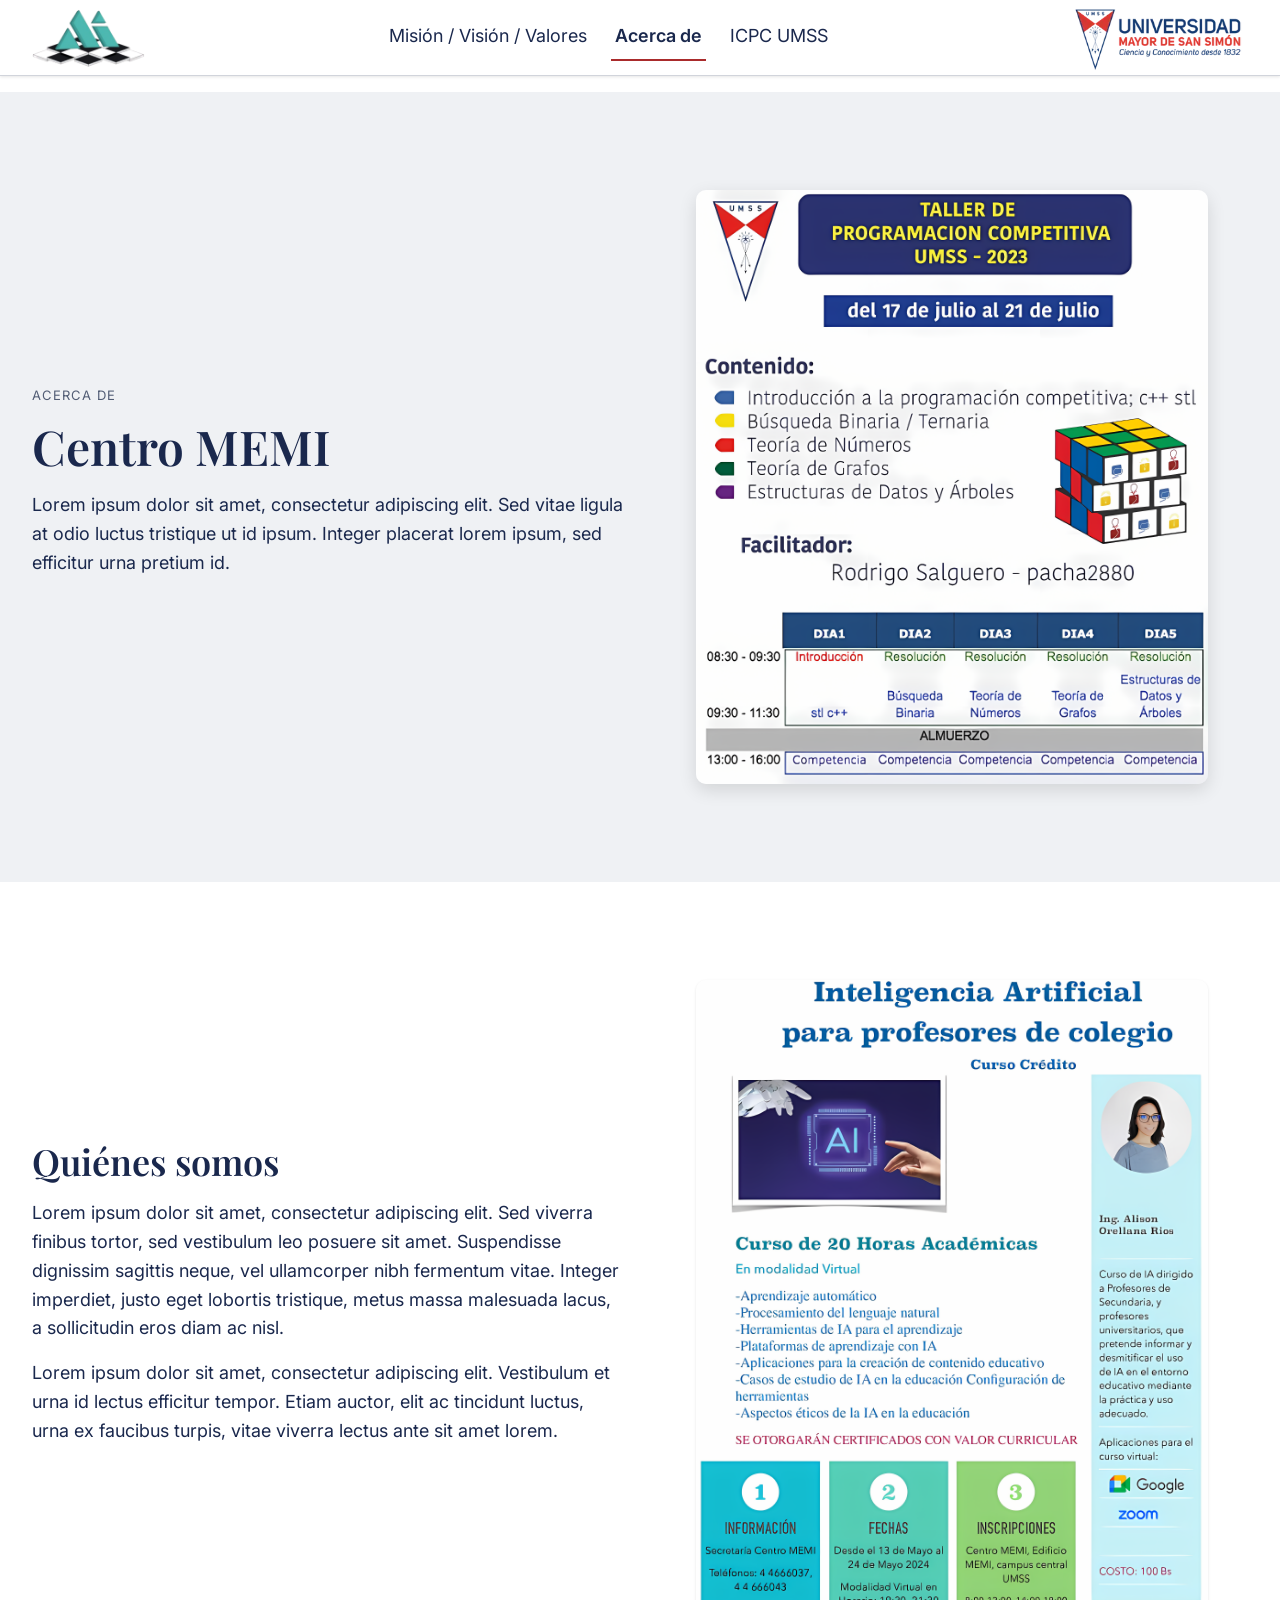
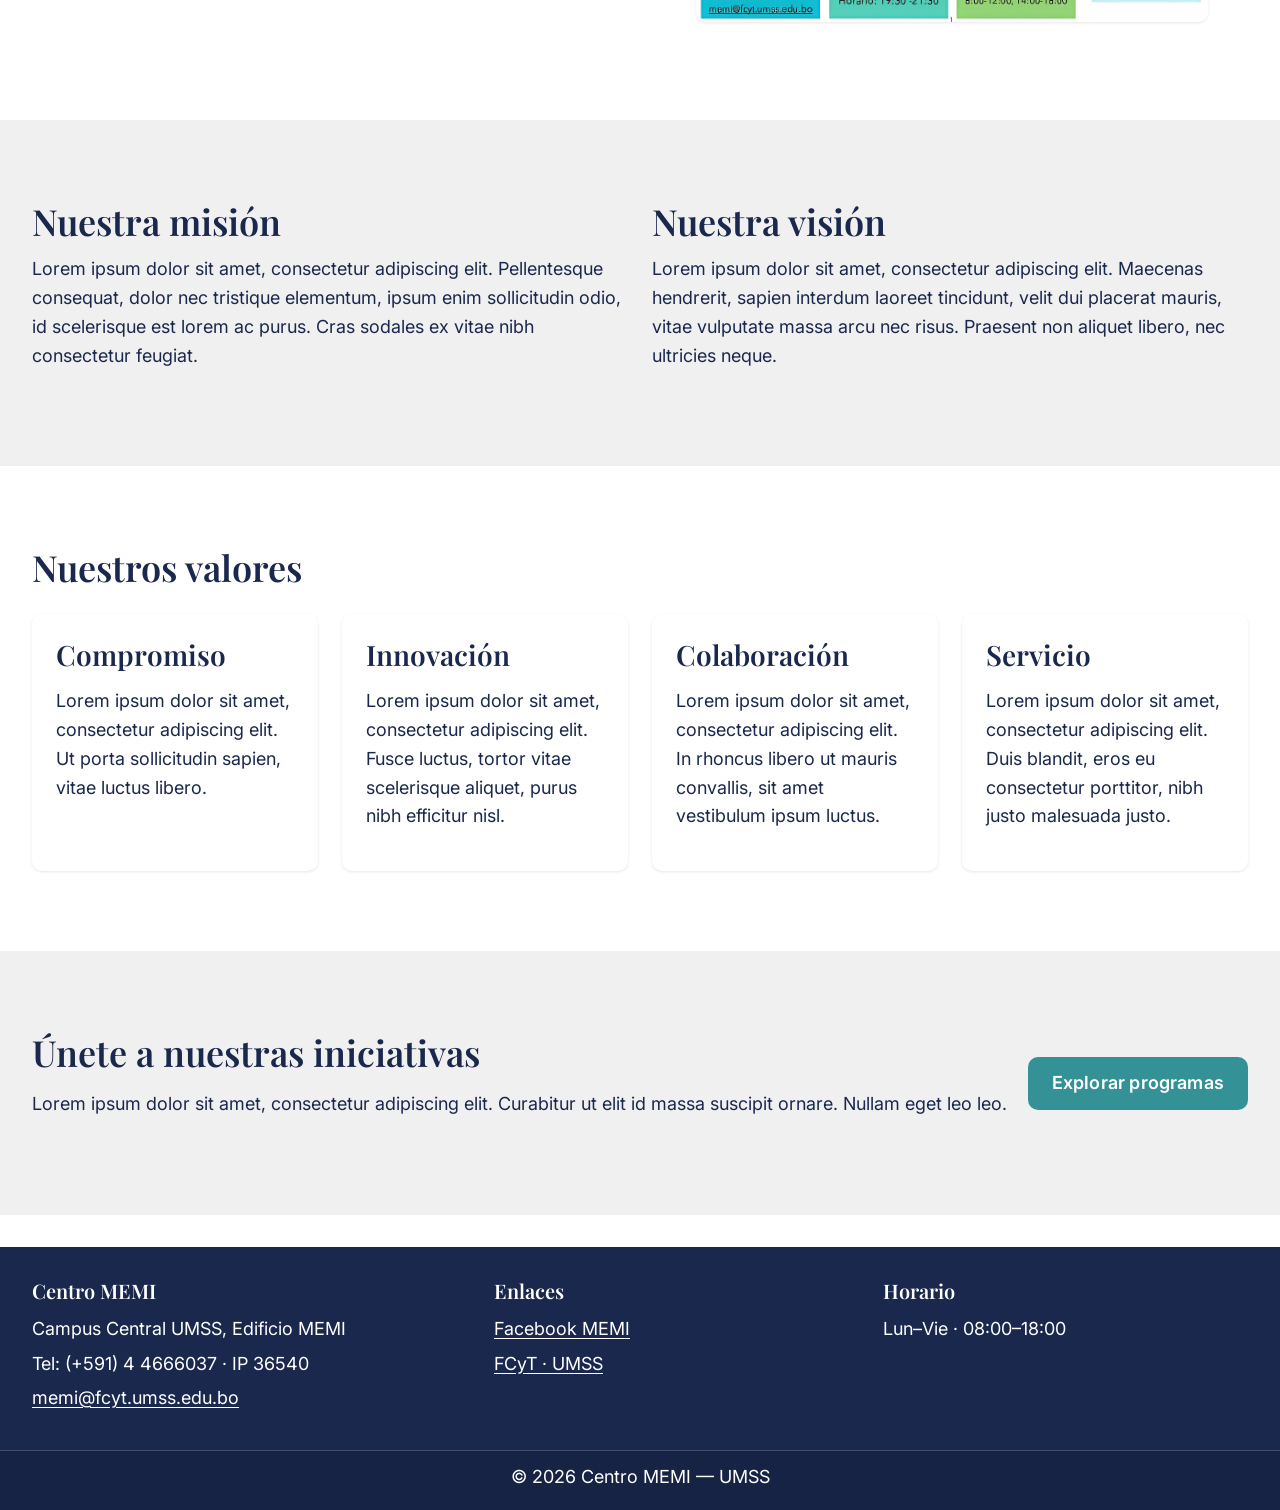
==== pages/about.html @ 5fd610fc "Add entry point scripts and create new HTML pages for About, Courses, and ICPC sections - Implemente" ====
<!DOCTYPE html>
<html lang="es">
<head>
  <meta charset="UTF-8">
  <meta name="viewport" content="width=device-width, initial-scale=1.0">
  <title>Centro MEMI | Acerca de</title>

  <link rel="stylesheet" href="/css/core/variables.css">
  <link rel="stylesheet" href="/css/core/base.css">
  <link rel="stylesheet" href="/css/core/layout.css">
  <link rel="stylesheet" href="/css/components/navigation.css">
  <link rel="stylesheet" href="/css/components/nav-panel.css">
  <link rel="stylesheet" href="/css/components/footer.css">
  <link rel="stylesheet" href="/css/pages/about.css">

  <link href="https://fonts.googleapis.com/css2?family=Inter:wght@400;500;600&family=Playfair+Display:wght@400;600&display=swap" rel="stylesheet">
</head>
<body>
  <div id="header-container"></div>

  <main>
    <section class="about-hero">
      <div class="container about-hero__inner">
        <div class="about-hero__content">
          <span class="about-eyebrow">Acerca de</span>
          <h1>Centro MEMI</h1>
          <p>Lorem ipsum dolor sit amet, consectetur adipiscing elit. Sed vitae ligula at odio luctus tristique ut id ipsum. Integer placerat lorem ipsum, sed efficitur urna pretium id.</p>
        </div>
        <figure class="about-hero__media">
          <img src="/img/hero/hero2.jpg" alt="Personas conectadas mediante aprendizaje en línea">
        </figure>
      </div>
    </section>

    <section class="about-section">
      <div class="container about-split">
        <div class="about-split__text">
          <h2>Quiénes somos</h2>
          <p>Lorem ipsum dolor sit amet, consectetur adipiscing elit. Sed viverra finibus tortor, sed vestibulum leo posuere sit amet. Suspendisse dignissim sagittis neque, vel ullamcorper nibh fermentum vitae. Integer imperdiet, justo eget lobortis tristique, metus massa malesuada lacus, a sollicitudin eros diam ac nisl.</p>
          <p>Lorem ipsum dolor sit amet, consectetur adipiscing elit. Vestibulum et urna id lectus efficitur tempor. Etiam auctor, elit ac tincidunt luctus, urna ex faucibus turpis, vitae viverra lectus ante sit amet lorem.</p>
        </div>
        <figure class="about-split__media">
          <img src="/img/hero/hero3.jpg" alt="Estudiantes colaborando en un aula">
        </figure>
      </div>
    </section>

    <section class="about-section about-section--muted">
      <div class="container about-columns">
        <article class="about-columns__item">
          <h2>Nuestra misión</h2>
          <p>Lorem ipsum dolor sit amet, consectetur adipiscing elit. Pellentesque consequat, dolor nec tristique elementum, ipsum enim sollicitudin odio, id scelerisque est lorem ac purus. Cras sodales ex vitae nibh consectetur feugiat.</p>
        </article>
        <article class="about-columns__item">
          <h2>Nuestra visión</h2>
          <p>Lorem ipsum dolor sit amet, consectetur adipiscing elit. Maecenas hendrerit, sapien interdum laoreet tincidunt, velit dui placerat mauris, vitae vulputate massa arcu nec risus. Praesent non aliquet libero, nec ultricies neque.</p>
        </article>
      </div>
    </section>

    <section class="about-section">
      <div class="container">
        <h2>Nuestros valores</h2>
        <div class="about-values">
          <article class="about-card">
            <h3>Compromiso</h3>
            <p>Lorem ipsum dolor sit amet, consectetur adipiscing elit. Ut porta sollicitudin sapien, vitae luctus libero.</p>
          </article>
          <article class="about-card">
            <h3>Innovación</h3>
            <p>Lorem ipsum dolor sit amet, consectetur adipiscing elit. Fusce luctus, tortor vitae scelerisque aliquet, purus nibh efficitur nisl.</p>
          </article>
          <article class="about-card">
            <h3>Colaboración</h3>
            <p>Lorem ipsum dolor sit amet, consectetur adipiscing elit. In rhoncus libero ut mauris convallis, sit amet vestibulum ipsum luctus.</p>
          </article>
          <article class="about-card">
            <h3>Servicio</h3>
            <p>Lorem ipsum dolor sit amet, consectetur adipiscing elit. Duis blandit, eros eu consectetur porttitor, nibh justo malesuada justo.</p>
          </article>
        </div>
      </div>
    </section>

    <section class="about-section about-section--muted">
      <div class="container about-cta">
        <div class="about-cta__content">
          <h2>Únete a nuestras iniciativas</h2>
          <p>Lorem ipsum dolor sit amet, consectetur adipiscing elit. Curabitur ut elit id massa suscipit ornare. Nullam eget leo leo.</p>
        </div>
        <a class="about-cta__button" href="/pages/courses.html">Explorar programas</a>
      </div>
    </section>
  </main>

  <div id="footer-container"></div>

  <script type="module" src="/js/entries/about.entry.js"></script>
</body>
</html>
---- css/core/variables.css ----
:root {
  /* Paleta de colores */
  --color-azul-profundo: #1A284D;
  --color-gris-claro: #f1f0f0;
  --color-gris-medio: #B0B0B0;
  --color-verde-memi: #349296;
  --color-rojo-umss: #aa2b2c;
  --color-blanco: #FFFFFF;

  /* Tipografía */
  --font-heading: 'Playfair Display', serif;
  --font-body: 'Inter', sans-serif;
  --weight-body: 400;
  --weight-heading: 600;

  /* Tamaños base (MÓVIL) */
  --text-base: 16px;
  --text-h1: 2.25rem;  /* ~36px en móvil */
  --text-h2: 1.75rem;
  --text-h3: 1.375rem;
  --text-h4: 1.125rem;
  --text-small: 0.875rem;

  /* Alturas de línea */
  --lh-body: 1.6;
  --lh-heading: 1.2;

  /* Espaciado (escala) */
  --space-1: 0.25rem;
  --space-2: 0.5rem;
  --space-3: 0.75rem;
  --space-4: 1rem;
  --space-5: 1.5rem;
  --space-6: 2rem;

  /* Layout base */
  --container-max: 1200px;
  --gutter-inline: 1rem;      /* padding lateral en móvil */

  /* Header */
  --header-h-mobile: 56px;
  --header-h-desktop: 72px;
  --z-header: 1000;
  --z-overlay: 1100;

  /* Bordes, radios y sombras */
  --radius-s: 6px;
  --radius-m: 10px;
  --shadow-1: 0 1px 3px rgb(0 0 0 / 10%);
  --shadow-2: 0 6px 18px rgb(0 0 0 / 12%);

  /* Estados de foco */
  --focus-outline: 2px solid var(--color-verde-memi);
  --focus-shadow: 0 0 0 3px rgb(52 146 150 / 35%);
}

/* Mejora tipográfica y layout en tablet+ */
@media (min-width: 768px) {
  :root {
    --text-base: 17px;
    --text-h1: 2.5rem;   /* ~40px */
    --text-h2: 2rem;
    --text-h3: 1.5rem;
    --text-h4: 1.25rem;

    --gutter-inline: 1.5rem;
  }
}

/* Desktop amplio */
@media (min-width: 1280px) {
  :root {
    --text-base: 18px;
    --text-h1: 3rem;     /* ~48px */
    --text-h2: 2.25rem;
    --text-h3: 1.75rem;
    --text-h4: 1.25rem;  /* mantenemos h4 cómodo */

    --gutter-inline: 2rem;
    --container-max: 1280px;
  }
}
---- css/core/base.css ----
/* Box sizing universal */
*, *::before, *::after { box-sizing: border-box; }

/* Preferencias y suavizados */
html {
  font-size: 100%;
  -webkit-text-size-adjust: 100%;
  color-scheme: light;
  scroll-behavior: smooth;
}

/* Base tipográfica y colores */
body {
  margin: 0;
  font-family: var(--font-body);
  font-weight: var(--weight-body);
  font-size: var(--text-base);
  line-height: var(--lh-body);
  color: var(--color-azul-profundo);
  background-color: var(--color-blanco);
  text-rendering: optimizeLegibility;
  -webkit-font-smoothing: antialiased;
  -moz-osx-font-smoothing: grayscale;
}

/* Headings */
h1, h2, h3, h4 {
  margin: 0 0 var(--space-4);
  font-family: var(--font-heading);
  font-weight: var(--weight-heading);
  line-height: var(--lh-heading);
  color: var(--color-azul-profundo);
}
h1 { font-size: var(--text-h1); }
h2 { font-size: var(--text-h2); }
h3 { font-size: var(--text-h3); }
h4 { font-size: var(--text-h4); }

p, ul, ol { margin: 0 0 var(--space-4); }
ul, ol { padding-left: 1.25rem; }

/* Imágenes y medios */
img, svg, video, canvas {
  display: block;
  max-width: 100%;
  height: auto;
}

/* Formularios */
button, input, select, textarea {
  font: inherit;
  color: inherit;
}

/* Enlaces: accesibles y elegantes por defecto */
a {
  color: inherit;
  text-decoration: underline;
  text-underline-offset: 0.2em;
  text-decoration-thickness: from-font;
}
a:hover { text-decoration-thickness: 0.14em; }
a:focus-visible {
  outline: var(--focus-outline);
  outline-offset: 2px;
  box-shadow: var(--focus-shadow);
}

/* Selección de texto */
::selection {
  background: var(--color-verde-memi);
  color: var(--color-blanco);
}

/* Respeto a usuarios con motion reducido */
@media (prefers-reduced-motion: reduce) {
  * {
    animation-duration: 0.01ms !important;
    animation-iteration-count: 1 !important;
    transition-duration: 0.01ms !important;
    scroll-behavior: auto !important;
  }
}
---- css/core/layout.css ----
/* ===== Contenedor fluido ===== */
.container {
  max-width: var(--container-max);
  padding-inline: var(--gutter-inline);
  margin-inline: auto;
}

/* ===== Header sticky (mobile first) ===== */
header {
  position: sticky;
  top: 0;
  z-index: var(--z-header);
  background: var(--color-blanco);
  border-bottom: 1px solid color-mix(in oklab, var(--color-azul-profundo) 20%, transparent);
  box-shadow: var(--shadow-1);
  min-height: var(--header-h-mobile);
  display: block;
}

/* Distribución interna del header en móvil:
   logo MEMI | toggle | logo UMSS */
.header-container {
  display: grid;
  grid-template-columns: auto 48px auto;
  align-items: center;
  gap: var(--space-3);
  min-height: var(--header-h-mobile);
}

/* Logos: altura coherente y sin deformación */
.logo-memi img,
.logo-umss img {
  height: 50px;
  width: auto;
}

/* Alineaciones por defecto (mobile):
   MEMI a la izquierda, toggle centrado, UMSS a la derecha */
.logo-memi { justify-self: start; }
.menu-toggle { justify-self: center; }
.logo-umss { justify-self: end; }

/* Espaciado debajo del header para que el contenido no quede pegado */
main { padding-top: var(--space-4); }

/* ===== Breakpoint tablet/desktop ===== */
@media (min-width: 768px) {
  /* Header un poco más alto y con más “aire” */
  header { min-height: var(--header-h-desktop); }

  .header-container {
    grid-template-columns: auto 1fr auto;   /* MEMI | NAV | UMSS */
    gap: var(--space-4);
  }

  /* Logos ligeramente más grandes en desktop */
  .logo-memi img,
  .logo-umss img { height: 75px; }
}

/* ===== Footer (mobile first) ===== */
footer {
  background: var(--color-azul-profundo);
  color: var(--color-blanco);
  margin-top: var(--space-6);
  box-shadow: var(--shadow-1) inset 0 1px 0 color-mix(in oklab, #000 10%, transparent);
}

.footer-container {
  display: grid;
  gap: var(--space-5);
  padding-block: var(--space-6);
}

/* 3 columnas en tablet+ */
@media (min-width: 768px) {
  .footer-container {
    grid-template-columns: 1.2fr 1fr 1fr;
    align-items: start;
  }
}

/* Banda inferior */
.footer-bottom {
  border-top: 1px solid color-mix(in oklab, var(--color-blanco) 20%, transparent);
  background: color-mix(in oklab, var(--color-azul-profundo) 92%, black 8%);
}
.footer-bottom-inner {
  padding-block: var(--space-3);
  display: flex;
  align-items: center;
  justify-content: center;
  text-align: center;
}
---- css/components/navigation.css ----
/* Navigation toggle and horizontal menu */
.menu-toggle {
  appearance: none;
  background: var(--color-blanco);
  border: 1px solid var(--color-gris-medio);
  border-radius: var(--radius-s);
  line-height: 1;
  padding: 0.5rem 0.75rem;
  min-height: 44px;           /* touch target accesible */
  min-width: 44px;
  cursor: pointer;
}
.menu-toggle:focus-visible {
  outline: var(--focus-outline);
  box-shadow: var(--focus-shadow);
}

.nav-menu {
  display: none;              /* oculto por defecto en movil */
}
.nav-menu.open {
  display: block;             /* se abre con JS (class "open") */
}

.nav-menu.open ul {
  list-style: none;
  margin: 0;
  padding: var(--space-3) 0;
  border-top: 1px solid var(--color-gris-medio);
}
.nav-menu.open li + li { margin-top: 2px; }
.nav-menu.open a {
  display: block;
  padding: 0.75rem;
  border-radius: var(--radius-s);
  text-decoration: none;
  color: var(--color-azul-profundo);
}
.nav-menu.open a:hover {
  background: var(--color-gris-claro);
}
.nav-menu.open a:focus-visible {
  outline: var(--focus-outline);
  box-shadow: var(--focus-shadow);
}

@media (min-width: 768px) {
  .menu-toggle { display: none; }
  .nav-menu { display: block; }

  .nav-menu ul {
    display: flex;
    align-items: center;
    justify-content: center;     /* nav centrado */
    list-style: none;
    gap: clamp(0.5rem, 2vw, 1.25rem);
    margin: 0;
    padding: 0;
  }

  .nav-menu a {
    display: inline-block;
    padding: 0.5rem 0.25rem;
    text-decoration: none;
    color: var(--color-azul-profundo);
    border-bottom: 2px solid transparent;
    transition: border-color .2s ease;
  }
  .nav-menu a:hover {
    border-bottom-color: var(--color-verde-memi); /* acento sutil */
  }
  .nav-menu a:focus-visible {
    outline: var(--focus-outline);
    box-shadow: var(--focus-shadow);
  }
}

.nav-menu a.is-active {
  border-bottom-color: var(--color-rojo-umss);
  font-weight: 600;
}
---- css/components/nav-panel.css ----
/* Mobile offcanvas navigation panel */
.nav-panel {
  background: var(--color-blanco);
  border-bottom: 1px solid color-mix(in oklab, var(--color-azul-profundo) 15%, transparent);
  overflow: hidden;                /* necesario para el slide */
  max-height: 0;                   /* cerrado por defecto */
  transition: max-height .28s ease;
  will-change: max-height;
}

.nav-panel.is-open {
  /* max-height dinamico lo establece JS mediante scrollHeight */
}

.nav-panel-list {
  list-style: none;
  margin: 0;
  padding: var(--space-2) var(--gutter-inline) var(--space-4);
}
.nav-panel-list > li + li { margin-top: 4px; }

.nav-panel a {
  display: block;
  padding: .625rem .5rem;
  border-radius: var(--radius-s);
  color: var(--color-azul-profundo);
  text-decoration: none;
}
.nav-panel a:hover { background: var(--color-gris-claro); }
.nav-panel a:focus-visible {
  outline: var(--focus-outline);
  box-shadow: var(--focus-shadow);
}

.has-submenu { margin-top: 4px; }

.submenu-toggle {
  width: 100%;
  text-align: left;
  background: transparent;
  border: 0;
  padding: .625rem .5rem;
  border-radius: var(--radius-s);
  font: inherit;
  color: var(--color-azul-profundo);
  cursor: pointer;
}
.submenu-toggle:hover { background: var(--color-gris-claro); }
.submenu-toggle:focus-visible {
  outline: var(--focus-outline);
  box-shadow: var(--focus-shadow);
}

.submenu {
  list-style: none;
  margin: 2px 0 0;
  padding-left: 1rem;
  border-left: 2px solid color-mix(in oklab, var(--color-azul-profundo) 20%, transparent);
}
.submenu li + li { margin-top: 2px; }
.submenu a { padding: .5rem .25rem; }

.caret {
  float: right;
  transition: transform .2s ease;
}
.submenu-toggle[aria-expanded="true"] .caret { transform: rotate(180deg); }

@media (min-width: 768px) {
  .nav-panel { display: none !important; }
}

@media (prefers-reduced-motion: reduce) {
  .nav-panel { transition: none; }
  .caret { transition: none; }
}
---- css/components/footer.css ----
/* Footer typography and links */
.footer-title {
  margin: 0 0 var(--space-3);
  font-family: var(--font-heading);
  font-weight: 600;
  line-height: var(--lh-heading);
  font-size: var(--text-h4);
  color: var(--color-blanco);
}

.footer-links {
  list-style: none;
  padding: 0;
  margin: 0;
}
.footer-links li + li { margin-top: 0.35rem; }

footer a {
  color: var(--color-blanco);
  text-decoration: underline;
  text-underline-offset: 0.18em;
}
footer a:hover {
  color: var(--color-verde-memi);
}
footer a:focus-visible {
  outline: 2px solid var(--color-verde-memi);
  outline-offset: 2px;
  box-shadow: var(--focus-shadow);
}

footer p { margin: 0 0 0.35rem; }
---- css/pages/about.css ----
.about-hero {
  padding-block: calc(var(--space-6) * 2);
  background: color-mix(in oklab, var(--color-azul-profundo) 6%, var(--color-blanco));
}

.about-hero__inner {
  display: grid;
  gap: var(--space-6);
  align-items: center;
}

.about-eyebrow {
  display: inline-block;
  margin-bottom: var(--space-3);
  font-size: 0.8125rem;
  letter-spacing: 0.08em;
  text-transform: uppercase;
  color: color-mix(in oklab, var(--color-azul-profundo) 60%, var(--color-gris-medio));
}

.about-hero__content p {
  max-width: 60ch;
}

.about-hero__media img {
  width: 100%;
  height: auto;
  border-radius: var(--radius-m);
  box-shadow: var(--shadow-2);
  object-fit: cover;
}

.about-section {
  padding-block: calc(var(--space-6) * 2);
}

.about-section--muted {
  background: var(--color-gris-claro);
}

.about-split {
  display: grid;
  gap: var(--space-6);
  align-items: center;
}

.about-split__media img {
  width: 100%;
  border-radius: var(--radius-m);
  box-shadow: var(--shadow-1);
}

.about-columns {
  display: grid;
  gap: var(--space-5);
}

.about-columns__item h2 {
  margin-bottom: var(--space-3);
}

.about-values {
  display: grid;
  gap: var(--space-5);
  margin-top: var(--space-5);
}

.about-card {
  background: var(--color-blanco);
  border-radius: var(--radius-m);
  padding: var(--space-5);
  box-shadow: var(--shadow-1);
}

.about-cta {
  display: grid;
  gap: var(--space-4);
  align-items: center;
}

.about-cta__button {
  justify-self: start;
  display: inline-flex;
  align-items: center;
  gap: var(--space-2);
  padding: 0.75rem 1.5rem;
  border-radius: var(--radius-m);
  background: var(--color-verde-memi);
  color: var(--color-blanco);
  text-decoration: none;
  font-weight: 600;
  letter-spacing: 0.01em;
}

.about-cta__button:hover {
  filter: brightness(0.9);
}

.about-cta__button:focus-visible {
  outline: var(--focus-outline);
  outline-offset: 2px;
}

@media (min-width: 768px) {
  .about-hero__inner,
  .about-split {
    grid-template-columns: repeat(2, minmax(0, 1fr));
  }

  .about-columns {
    grid-template-columns: repeat(2, minmax(0, 1fr));
  }

  .about-values {
    grid-template-columns: repeat(auto-fit, minmax(220px, 1fr));
  }

  .about-cta {
    grid-template-columns: 2fr minmax(0, auto);
  }
}

@media (min-width: 1024px) {
  .about-hero {
    padding-block: calc(var(--space-6) * 2.5);
  }

  .about-section {
    padding-block: calc(var(--space-6) * 2.5);
  }
}
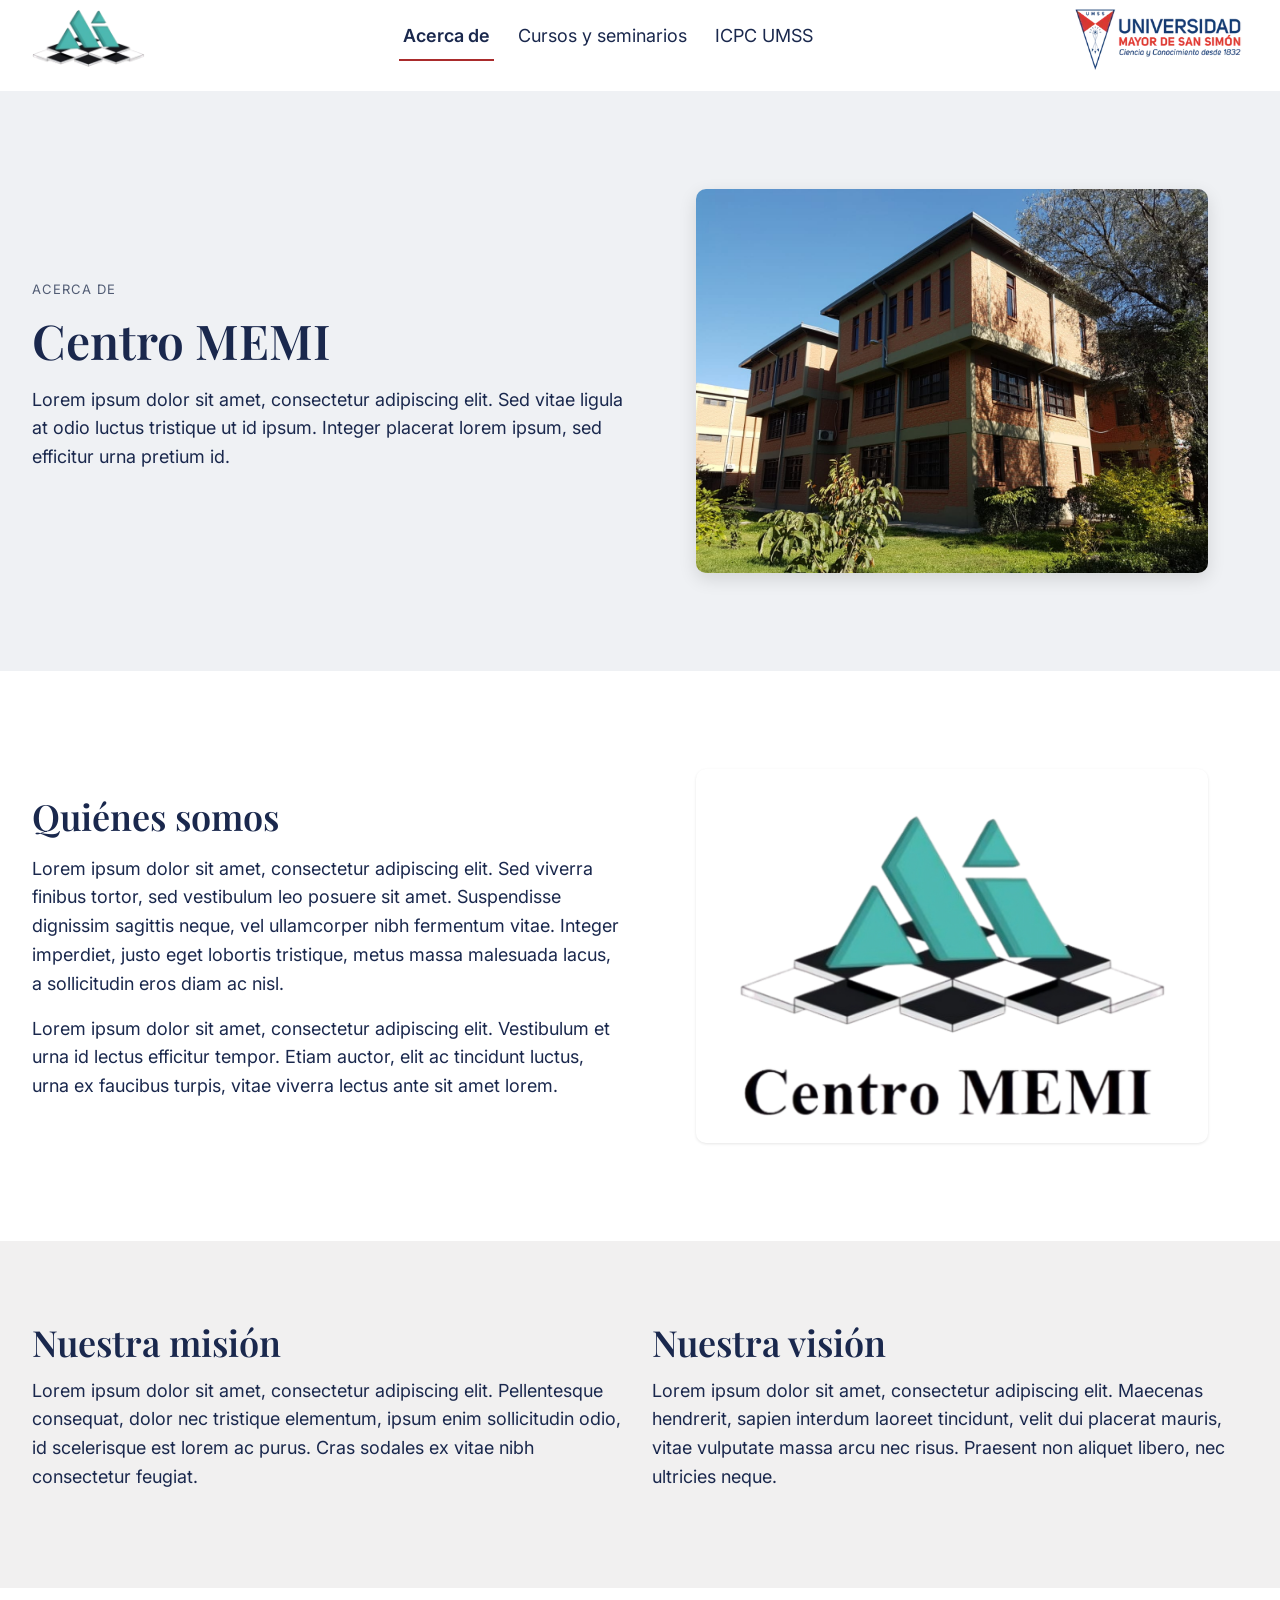
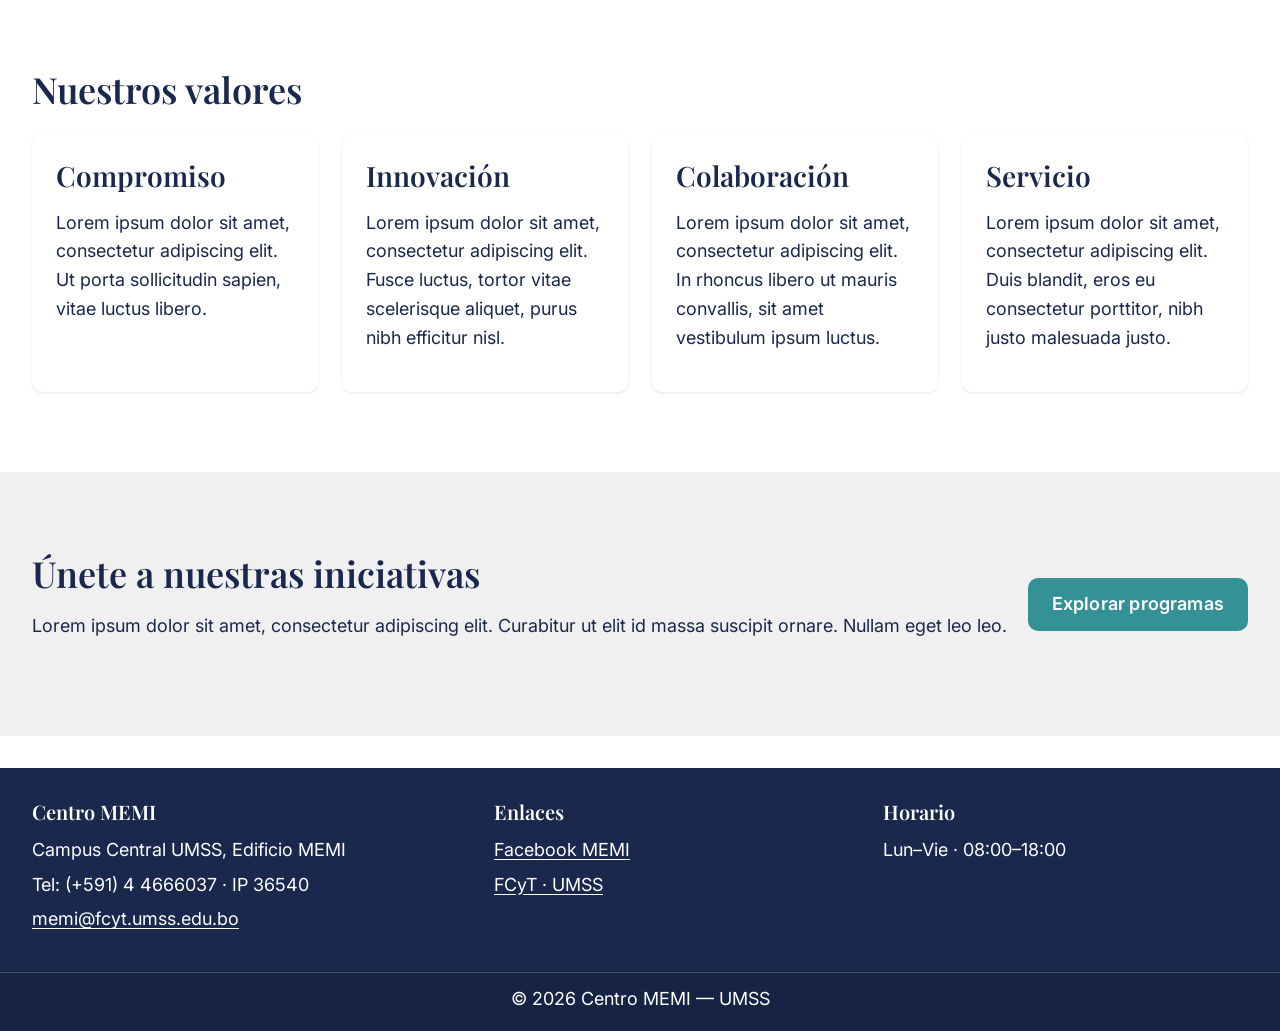
==== commit 9aaf2ac5: "Refactor code structure for improved readability and maintainability" ====
--- a/pages/about.html
+++ b/pages/about.html
@@ -27,7 +27,7 @@
           <p>Lorem ipsum dolor sit amet, consectetur adipiscing elit. Sed vitae ligula at odio luctus tristique ut id ipsum. Integer placerat lorem ipsum, sed efficitur urna pretium id.</p>
         </div>
         <figure class="about-hero__media">
-          <img src="/img/hero/hero2.jpg" alt="Personas conectadas mediante aprendizaje en línea">
+          <img src="/img/hero/hero1.png" alt="Personas conectadas mediante aprendizaje en línea">
         </figure>
       </div>
     </section>
@@ -40,7 +40,7 @@
           <p>Lorem ipsum dolor sit amet, consectetur adipiscing elit. Vestibulum et urna id lectus efficitur tempor. Etiam auctor, elit ac tincidunt luctus, urna ex faucibus turpis, vitae viverra lectus ante sit amet lorem.</p>
         </div>
         <figure class="about-split__media">
-          <img src="/img/hero/hero3.jpg" alt="Estudiantes colaborando en un aula">
+          <img src="/img/logos/Memi_long.png" alt="Estudiantes colaborando en un aula">
         </figure>
       </div>
     </section>
--- a/css/core/layout.css
+++ b/css/core/layout.css
@@ -3,18 +3,6 @@
   max-width: var(--container-max);
   padding-inline: var(--gutter-inline);
   margin-inline: auto;
-}
-
-/* ===== Header sticky (mobile first) ===== */
-header {
-  position: sticky;
-  top: 0;
-  z-index: var(--z-header);
-  background: var(--color-blanco);
-  border-bottom: 1px solid color-mix(in oklab, var(--color-azul-profundo) 20%, transparent);
-  box-shadow: var(--shadow-1);
-  min-height: var(--header-h-mobile);
-  display: block;
 }
 
 /* Distribución interna del header en móvil:
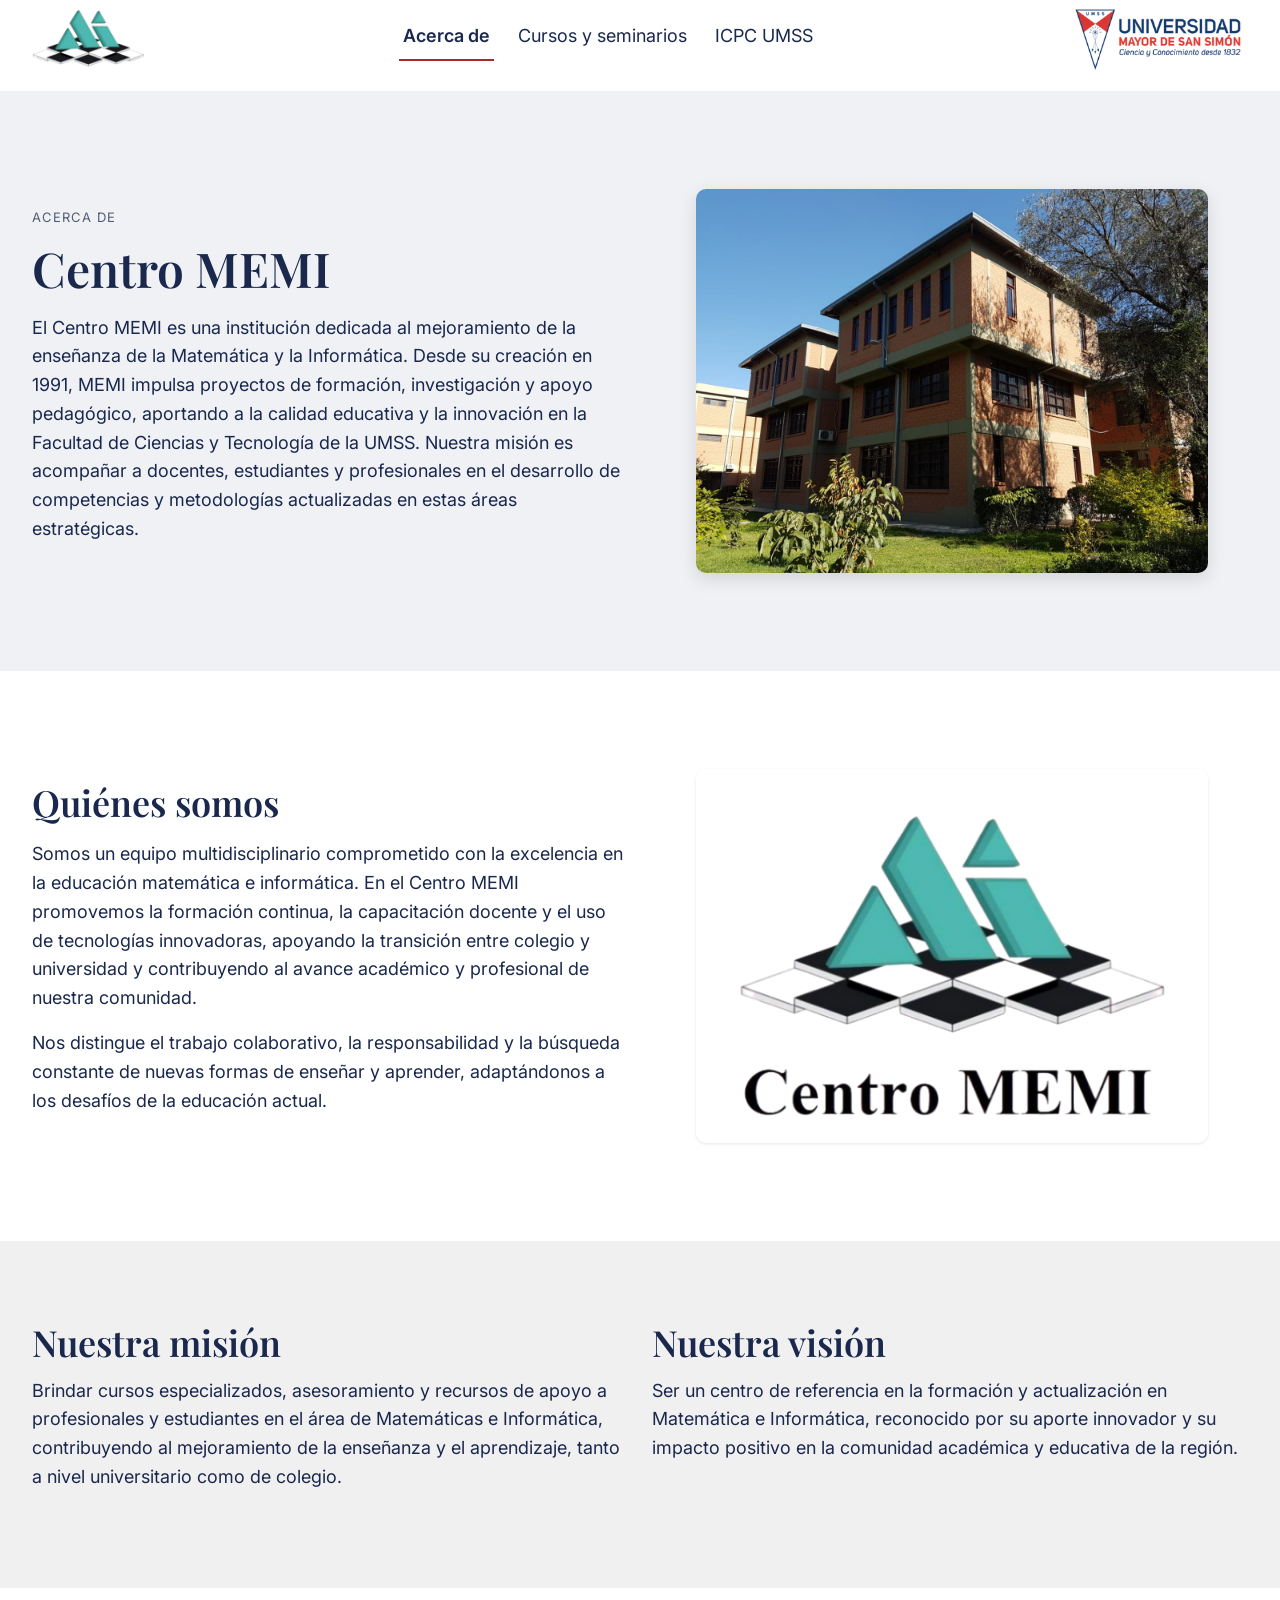
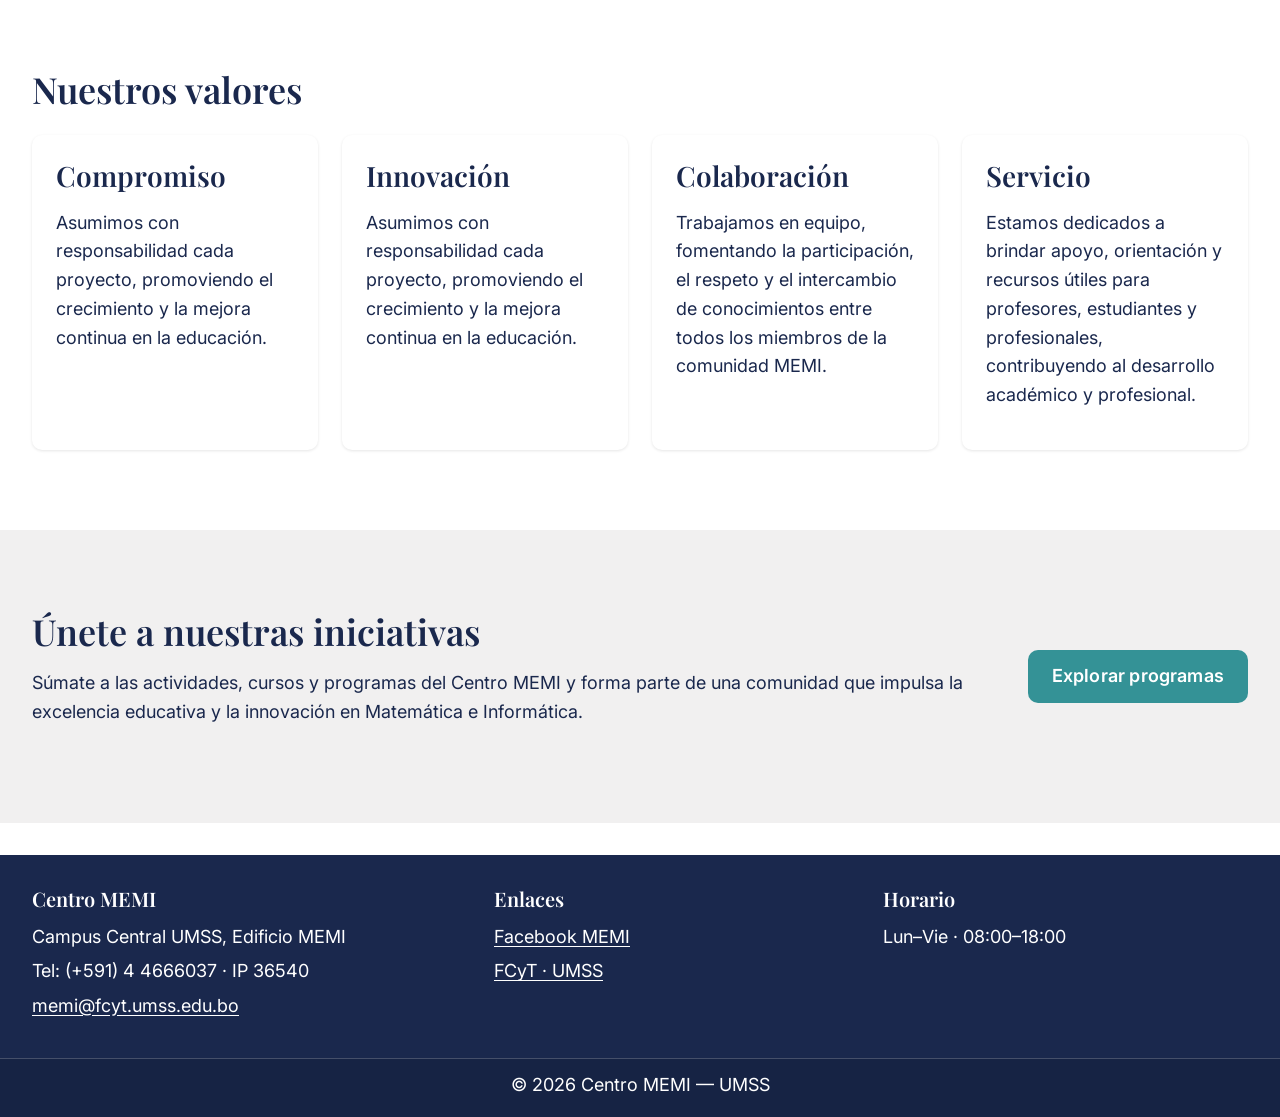
==== commit 43720c66: "Update carousel and page content for improved clarity and relevance; enhance CSS styles for better a" ====
--- a/pages/about.html
+++ b/pages/about.html
@@ -24,7 +24,11 @@
         <div class="about-hero__content">
           <span class="about-eyebrow">Acerca de</span>
           <h1>Centro MEMI</h1>
-          <p>Lorem ipsum dolor sit amet, consectetur adipiscing elit. Sed vitae ligula at odio luctus tristique ut id ipsum. Integer placerat lorem ipsum, sed efficitur urna pretium id.</p>
+          <p>El Centro MEMI es una institución dedicada al mejoramiento de la enseñanza de la Matemática y la Informática. 
+            Desde su creación en 1991, MEMI impulsa proyectos de formación, investigación y apoyo pedagógico, aportando a la 
+            calidad educativa y la innovación en la Facultad de Ciencias y Tecnología de la UMSS. Nuestra misión es acompañar 
+            a docentes, estudiantes y profesionales en el desarrollo de competencias y metodologías actualizadas en estas áreas 
+            estratégicas.</p>
         </div>
         <figure class="about-hero__media">
           <img src="/img/hero/hero1.png" alt="Personas conectadas mediante aprendizaje en línea">
@@ -36,8 +40,10 @@
       <div class="container about-split">
         <div class="about-split__text">
           <h2>Quiénes somos</h2>
-          <p>Lorem ipsum dolor sit amet, consectetur adipiscing elit. Sed viverra finibus tortor, sed vestibulum leo posuere sit amet. Suspendisse dignissim sagittis neque, vel ullamcorper nibh fermentum vitae. Integer imperdiet, justo eget lobortis tristique, metus massa malesuada lacus, a sollicitudin eros diam ac nisl.</p>
-          <p>Lorem ipsum dolor sit amet, consectetur adipiscing elit. Vestibulum et urna id lectus efficitur tempor. Etiam auctor, elit ac tincidunt luctus, urna ex faucibus turpis, vitae viverra lectus ante sit amet lorem.</p>
+          <p>Somos un equipo multidisciplinario comprometido con la excelencia en la educación matemática e informática. 
+            En el Centro MEMI promovemos la formación continua, la capacitación docente y el uso de tecnologías innovadoras, 
+            apoyando la transición entre colegio y universidad y contribuyendo al avance académico y profesional de nuestra comunidad.</p>
+          <p>Nos distingue el trabajo colaborativo, la responsabilidad y la búsqueda constante de nuevas formas de enseñar y aprender, adaptándonos a los desafíos de la educación actual.</p>
         </div>
         <figure class="about-split__media">
           <img src="/img/logos/Memi_long.png" alt="Estudiantes colaborando en un aula">
@@ -49,11 +55,13 @@
       <div class="container about-columns">
         <article class="about-columns__item">
           <h2>Nuestra misión</h2>
-          <p>Lorem ipsum dolor sit amet, consectetur adipiscing elit. Pellentesque consequat, dolor nec tristique elementum, ipsum enim sollicitudin odio, id scelerisque est lorem ac purus. Cras sodales ex vitae nibh consectetur feugiat.</p>
+          <p>Brindar cursos especializados, asesoramiento y recursos de apoyo a profesionales y estudiantes en el área de Matemáticas 
+            e Informática, contribuyendo al mejoramiento de la enseñanza y el aprendizaje, tanto a nivel universitario como de colegio.</p>
         </article>
         <article class="about-columns__item">
           <h2>Nuestra visión</h2>
-          <p>Lorem ipsum dolor sit amet, consectetur adipiscing elit. Maecenas hendrerit, sapien interdum laoreet tincidunt, velit dui placerat mauris, vitae vulputate massa arcu nec risus. Praesent non aliquet libero, nec ultricies neque.</p>
+          <p>Ser un centro de referencia en la formación y actualización en Matemática e Informática, reconocido por su aporte innovador
+             y su impacto positivo en la comunidad académica y educativa de la región.</p>
         </article>
       </div>
     </section>
@@ -64,19 +72,19 @@
         <div class="about-values">
           <article class="about-card">
             <h3>Compromiso</h3>
-            <p>Lorem ipsum dolor sit amet, consectetur adipiscing elit. Ut porta sollicitudin sapien, vitae luctus libero.</p>
+            <p>Asumimos con responsabilidad cada proyecto, promoviendo el crecimiento y la mejora continua en la educación.</p>
           </article>
           <article class="about-card">
             <h3>Innovación</h3>
-            <p>Lorem ipsum dolor sit amet, consectetur adipiscing elit. Fusce luctus, tortor vitae scelerisque aliquet, purus nibh efficitur nisl.</p>
+            <p>Asumimos con responsabilidad cada proyecto, promoviendo el crecimiento y la mejora continua en la educación.</p>
           </article>
           <article class="about-card">
             <h3>Colaboración</h3>
-            <p>Lorem ipsum dolor sit amet, consectetur adipiscing elit. In rhoncus libero ut mauris convallis, sit amet vestibulum ipsum luctus.</p>
+            <p>Trabajamos en equipo, fomentando la participación, el respeto y el intercambio de conocimientos entre todos los miembros de la comunidad MEMI.</p>
           </article>
           <article class="about-card">
             <h3>Servicio</h3>
-            <p>Lorem ipsum dolor sit amet, consectetur adipiscing elit. Duis blandit, eros eu consectetur porttitor, nibh justo malesuada justo.</p>
+            <p>Estamos dedicados a brindar apoyo, orientación y recursos útiles para profesores, estudiantes y profesionales, contribuyendo al desarrollo académico y profesional.</p>
           </article>
         </div>
       </div>
@@ -86,7 +94,7 @@
       <div class="container about-cta">
         <div class="about-cta__content">
           <h2>Únete a nuestras iniciativas</h2>
-          <p>Lorem ipsum dolor sit amet, consectetur adipiscing elit. Curabitur ut elit id massa suscipit ornare. Nullam eget leo leo.</p>
+          <p>Súmate a las actividades, cursos y programas del Centro MEMI y forma parte de una comunidad que impulsa la excelencia educativa y la innovación en Matemática e Informática.</p>
         </div>
         <a class="about-cta__button" href="/pages/courses.html">Explorar programas</a>
       </div>
--- a/css/core/variables.css
+++ b/css/core/variables.css
@@ -35,7 +35,7 @@
 
   /* Layout base */
   --container-max: 1200px;
-  --gutter-inline: 1rem;      /* padding lateral en móvil */
+  --gutter-inline: 1rem;      
 
   /* Header */
   --header-h-mobile: 56px;
@@ -58,7 +58,7 @@
 @media (min-width: 768px) {
   :root {
     --text-base: 17px;
-    --text-h1: 2.5rem;   /* ~40px */
+    --text-h1: 2.5rem; 
     --text-h2: 2rem;
     --text-h3: 1.5rem;
     --text-h4: 1.25rem;
@@ -71,10 +71,10 @@
 @media (min-width: 1280px) {
   :root {
     --text-base: 18px;
-    --text-h1: 3rem;     /* ~48px */
+    --text-h1: 3rem;     
     --text-h2: 2.25rem;
     --text-h3: 1.75rem;
-    --text-h4: 1.25rem;  /* mantenemos h4 cómodo */
+    --text-h4: 1.25rem; 
 
     --gutter-inline: 2rem;
     --container-max: 1280px;
--- a/css/core/base.css
+++ b/css/core/base.css
@@ -72,7 +72,6 @@
   color: var(--color-blanco);
 }
 
-/* Respeto a usuarios con motion reducido */
 @media (prefers-reduced-motion: reduce) {
   * {
     animation-duration: 0.01ms !important;
--- a/css/core/layout.css
+++ b/css/core/layout.css
@@ -1,12 +1,11 @@
-/* ===== Contenedor fluido ===== */
+
 .container {
   max-width: var(--container-max);
   padding-inline: var(--gutter-inline);
   margin-inline: auto;
 }
 
-/* Distribución interna del header en móvil:
-   logo MEMI | toggle | logo UMSS */
+
 .header-container {
   display: grid;
   grid-template-columns: auto 48px auto;
@@ -15,38 +14,33 @@
   min-height: var(--header-h-mobile);
 }
 
-/* Logos: altura coherente y sin deformación */
 .logo-memi img,
 .logo-umss img {
   height: 50px;
   width: auto;
 }
 
-/* Alineaciones por defecto (mobile):
-   MEMI a la izquierda, toggle centrado, UMSS a la derecha */
 .logo-memi { justify-self: start; }
 .menu-toggle { justify-self: center; }
 .logo-umss { justify-self: end; }
 
-/* Espaciado debajo del header para que el contenido no quede pegado */
 main { padding-top: var(--space-4); }
 
-/* ===== Breakpoint tablet/desktop ===== */
+
 @media (min-width: 768px) {
-  /* Header un poco más alto y con más “aire” */
+
   header { min-height: var(--header-h-desktop); }
 
   .header-container {
-    grid-template-columns: auto 1fr auto;   /* MEMI | NAV | UMSS */
+    grid-template-columns: auto 1fr auto; 
     gap: var(--space-4);
   }
 
-  /* Logos ligeramente más grandes en desktop */
   .logo-memi img,
   .logo-umss img { height: 75px; }
 }
 
-/* ===== Footer (mobile first) ===== */
+
 footer {
   background: var(--color-azul-profundo);
   color: var(--color-blanco);
--- a/css/components/navigation.css
+++ b/css/components/navigation.css
@@ -51,7 +51,7 @@
   .nav-menu ul {
     display: flex;
     align-items: center;
-    justify-content: center;     /* nav centrado */
+    justify-content: center;   
     list-style: none;
     gap: clamp(0.5rem, 2vw, 1.25rem);
     margin: 0;
@@ -67,7 +67,7 @@
     transition: border-color .2s ease;
   }
   .nav-menu a:hover {
-    border-bottom-color: var(--color-verde-memi); /* acento sutil */
+    border-bottom-color: var(--color-verde-memi); 
   }
   .nav-menu a:focus-visible {
     outline: var(--focus-outline);
--- a/css/components/nav-panel.css
+++ b/css/components/nav-panel.css
@@ -2,14 +2,13 @@
 .nav-panel {
   background: var(--color-blanco);
   border-bottom: 1px solid color-mix(in oklab, var(--color-azul-profundo) 15%, transparent);
-  overflow: hidden;                /* necesario para el slide */
-  max-height: 0;                   /* cerrado por defecto */
+  overflow: hidden;             
+  max-height: 0;               
   transition: max-height .28s ease;
   will-change: max-height;
 }
 
 .nav-panel.is-open {
-  /* max-height dinamico lo establece JS mediante scrollHeight */
 }
 
 .nav-panel-list {
